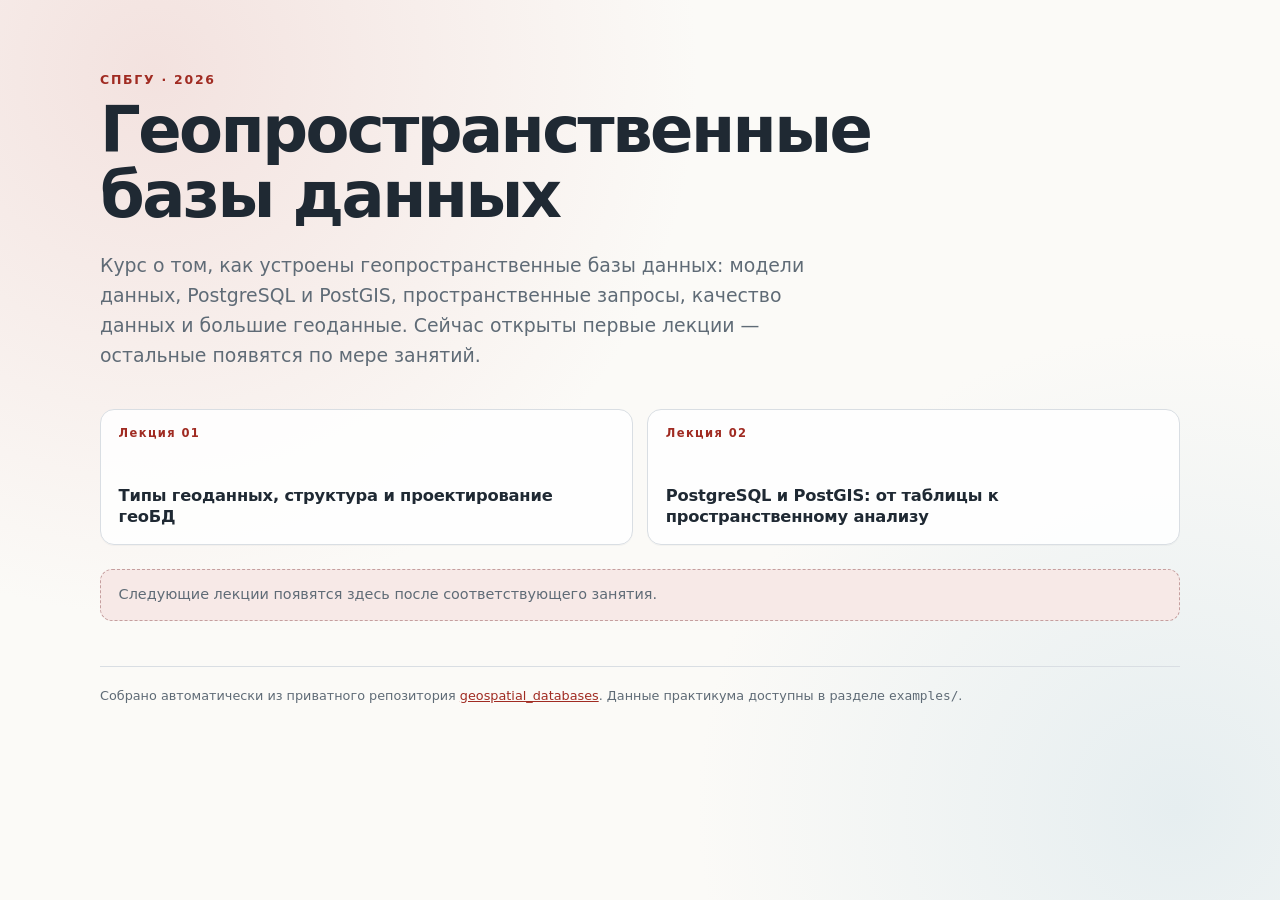
==== index.html @ 1516e258 "deploy: Efreit0r/geospatial_databases@bcc77fa04fa74ced0be160f9333a643dff6795f5" ====
<!doctype html>
<html lang="ru">
<head>
  <meta charset="utf-8">
  <meta name="viewport" content="width=device-width, initial-scale=1">
  <title>Геопространственные базы данных — презентации</title>
  <style>
    :root {
      color-scheme: light;
      --ink: #1f2933;
      --muted: #5f6b76;
      --line: #d9dee3;
      --accent: #a02b22;
      --accent-soft: #f7e9e7;
      --paper: #fbfaf7;
      --card: #ffffff;
    }
    * { box-sizing: border-box; }
    body {
      margin: 0;
      min-height: 100vh;
      font-family: ui-sans-serif, system-ui, -apple-system, "Segoe UI", Roboto, sans-serif;
      color: var(--ink);
      background:
        radial-gradient(circle at 12% 8%, #f3e2df 0, transparent 34rem),
        radial-gradient(circle at 92% 90%, #e6eef0 0, transparent 30rem),
        var(--paper);
    }
    main {
      width: min(1080px, calc(100% - 2.5rem));
      margin: 0 auto;
      padding: 4.5rem 0 3rem;
    }
    .kicker {
      margin: 0 0 .7rem;
      font-size: .78rem;
      font-weight: 700;
      letter-spacing: .14em;
      text-transform: uppercase;
      color: var(--accent);
    }
    h1 {
      margin: 0;
      max-width: 18ch;
      font-size: clamp(2.1rem, 5vw, 4rem);
      line-height: 1.02;
      letter-spacing: -.04em;
    }
    .lead {
      max-width: 62ch;
      margin: 1.3rem 0 0;
      font-size: clamp(1rem, 1.6vw, 1.18rem);
      line-height: 1.6;
      color: var(--muted);
    }
    .grid {
      display: grid;
      grid-template-columns: repeat(auto-fit, minmax(250px, 1fr));
      gap: .9rem;
      margin-top: 2.4rem;
    }
    .card {
      display: flex;
      flex-direction: column;
      min-height: 8.5rem;
      padding: 1.05rem 1.1rem 1rem;
      text-decoration: none;
      color: inherit;
      background: color-mix(in srgb, var(--card) 88%, transparent);
      border: 1px solid var(--line);
      border-radius: 14px;
      box-shadow: 0 1px 0 rgba(31, 41, 51, .03);
      transition: transform .18s ease, border-color .18s ease, box-shadow .18s ease;
    }
    .card:hover, .card:focus-visible {
      transform: translateY(-2px);
      border-color: color-mix(in srgb, var(--accent) 45%, var(--line));
      box-shadow: 0 8px 24px rgba(31, 41, 51, .08);
      outline: none;
    }
    .num {
      font-size: .72rem;
      font-weight: 700;
      letter-spacing: .12em;
      color: var(--accent);
    }
    .name {
      margin-top: auto;
      padding-top: 1.2rem;
      font-size: 1.02rem;
      font-weight: 650;
      line-height: 1.28;
      letter-spacing: -.012em;
    }
    .release-note {
      margin: 1.5rem 0 0;
      padding: .9rem 1.1rem;
      font-size: .9rem;
      line-height: 1.5;
      color: var(--muted);
      background: var(--accent-soft);
      border: 1px dashed color-mix(in srgb, var(--accent) 35%, var(--line));
      border-radius: 12px;
    }
    footer {
      margin-top: 2.8rem;
      padding-top: 1.2rem;
      border-top: 1px solid var(--line);
      font-size: .8rem;
      line-height: 1.6;
      color: var(--muted);
    }
    footer a { color: var(--accent); }
    @media (max-width: 520px) {
      main { padding-top: 2.8rem; }
      .grid { grid-template-columns: 1fr; }
    }
  </style>
</head>
<body>
  <main>
    <p class="kicker">СПбГУ · 2026</p>
    <h1>Геопространственные базы данных</h1>
    <p class="lead">
      Курс о том, как устроены геопространственные базы данных: модели данных,
      PostgreSQL и PostGIS, пространственные запросы, качество данных и большие геоданные.
      Сейчас открыты первые лекции — остальные появятся по мере занятий.
    </p>

    <nav class="grid" aria-label="Лекции">
      <a class="card" href="./01_introduction/"><span class="num">Лекция 01</span><span class="name">Типы геоданных, структура и проектирование геоБД</span></a>
      <a class="card" href="./02_postgis/"><span class="num">Лекция 02</span><span class="name">PostgreSQL и PostGIS: от таблицы к пространственному анализу</span></a>
    </nav>

    <p class="release-note">
Следующие лекции появятся здесь после соответствующего занятия.
    </p>

    <footer>
      Собрано автоматически из приватного репозитория
      <a href="https://github.com/Efreit0r/geospatial_databases">geospatial_databases</a>.
      Данные практикума доступны в разделе <code>examples/</code>.
    </footer>
  </main>
</body>
</html>
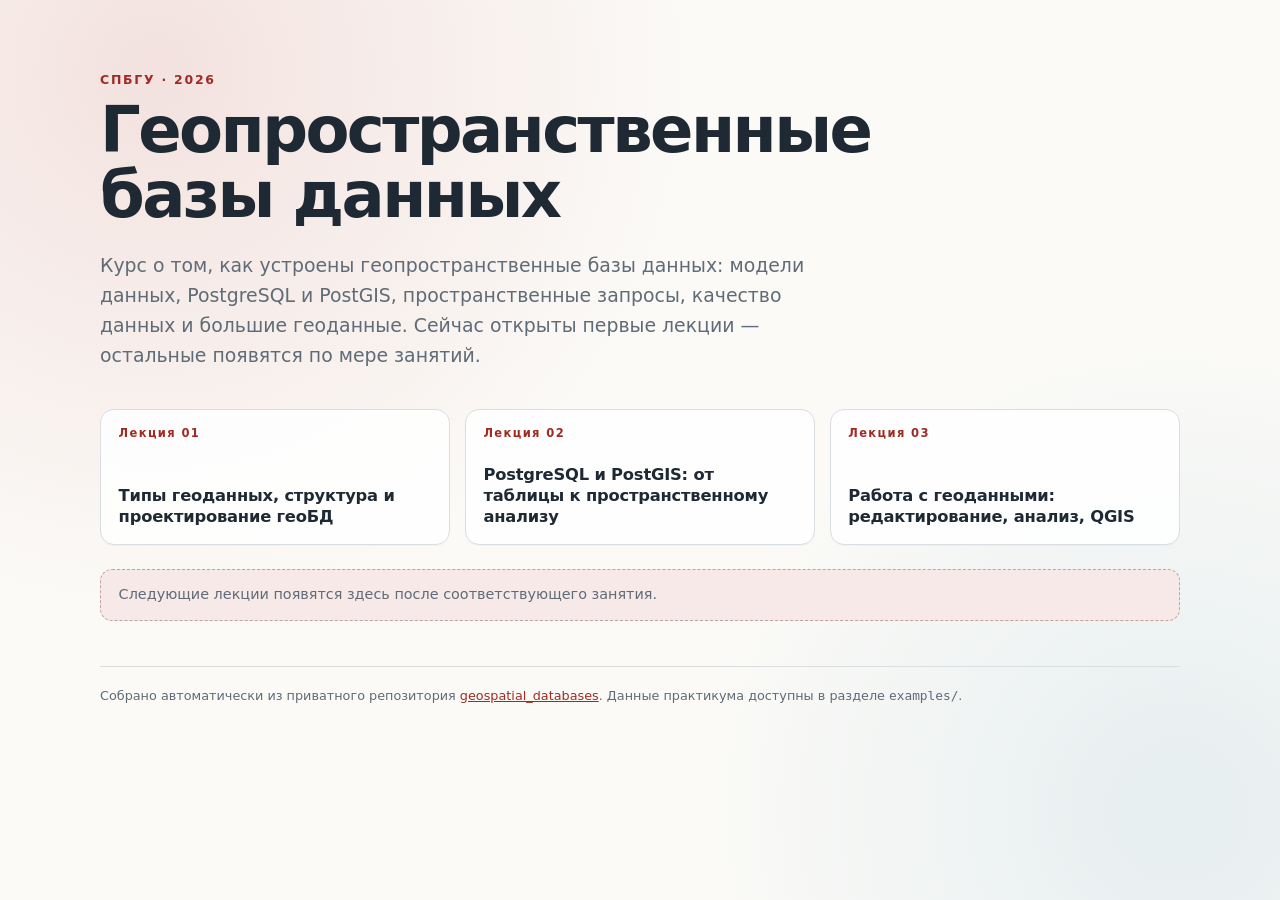
==== commit 731f0b1f: "deploy: Efreit0r/geospatial_databases@b8ecde79ee3354cdaddd3b90e675bd8697c3d4f7" ====
--- a/index.html
+++ b/index.html
@@ -130,6 +130,7 @@
     <nav class="grid" aria-label="Лекции">
       <a class="card" href="./01_introduction/"><span class="num">Лекция 01</span><span class="name">Типы геоданных, структура и проектирование геоБД</span></a>
       <a class="card" href="./02_postgis/"><span class="num">Лекция 02</span><span class="name">PostgreSQL и PostGIS: от таблицы к пространственному анализу</span></a>
+      <a class="card" href="./03_analysis/"><span class="num">Лекция 03</span><span class="name">Работа с геоданными: редактирование, анализ, QGIS</span></a>
     </nav>
 
     <p class="release-note">
